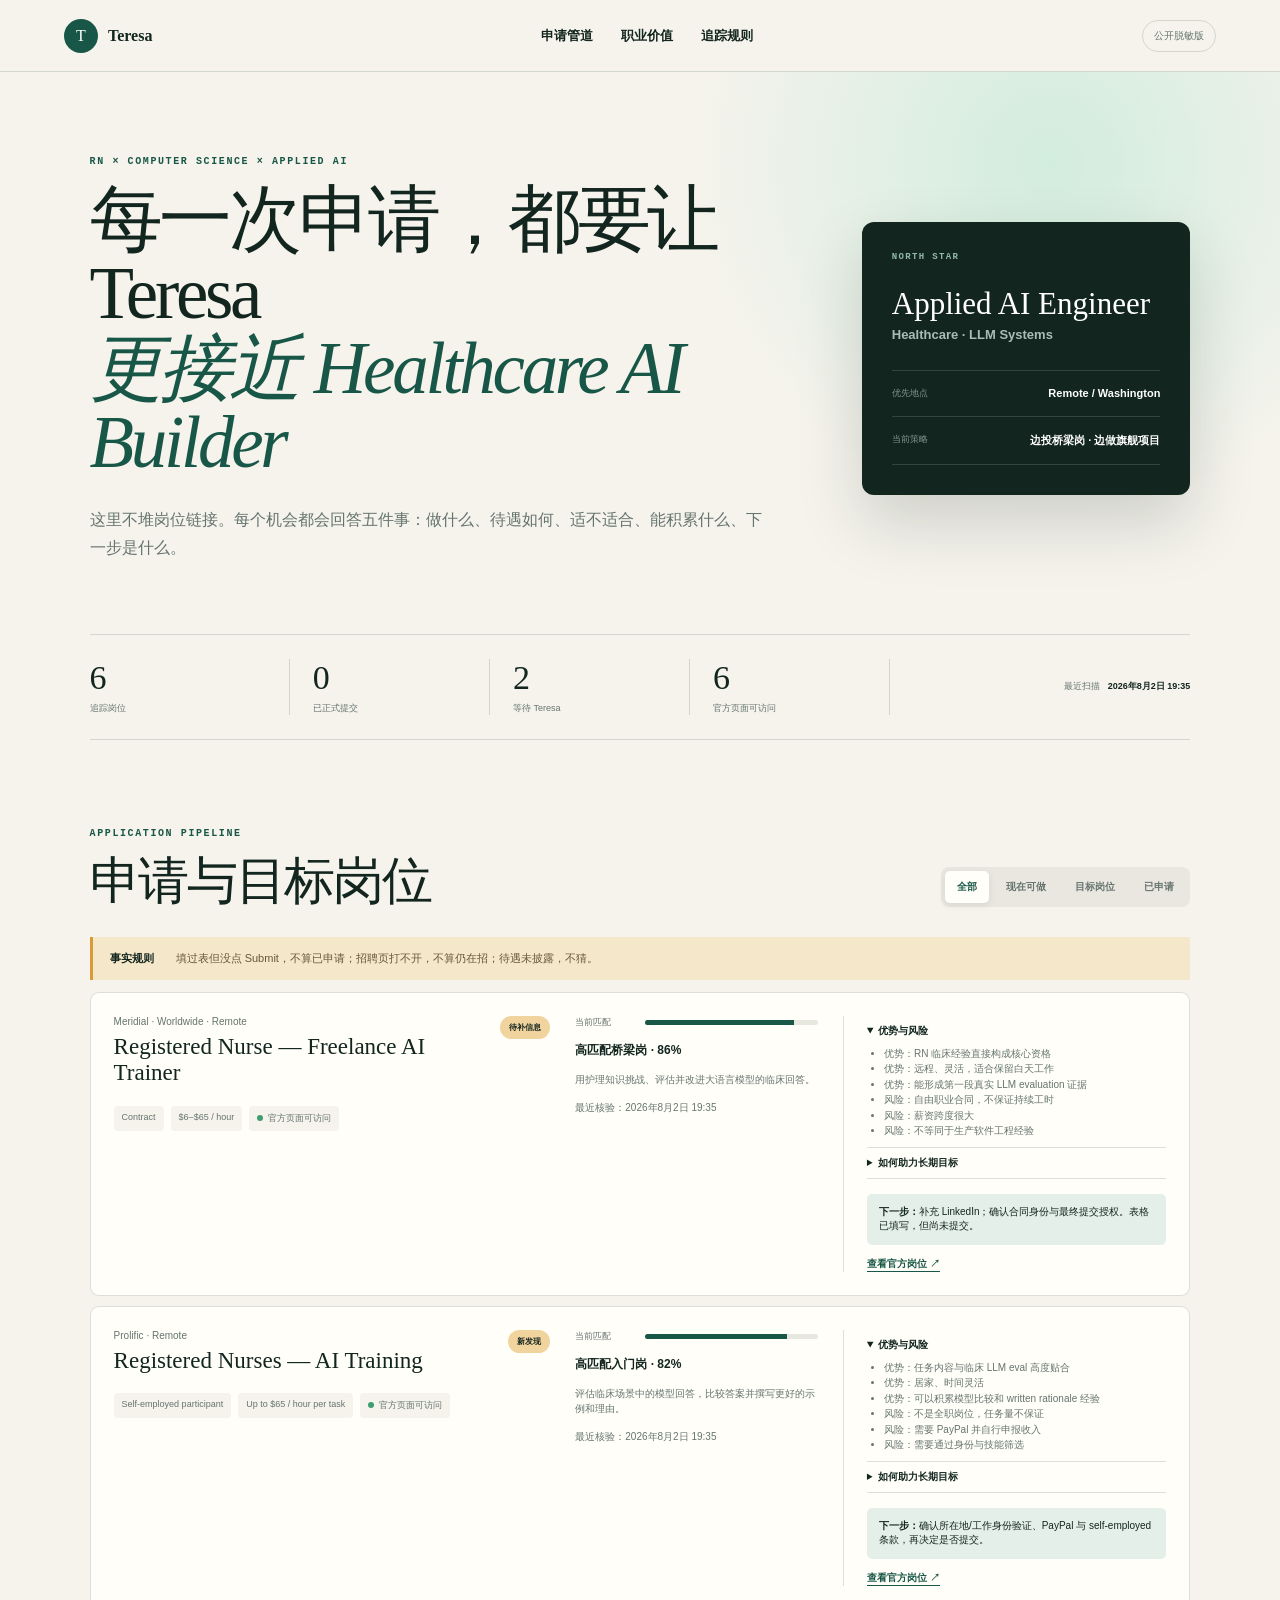
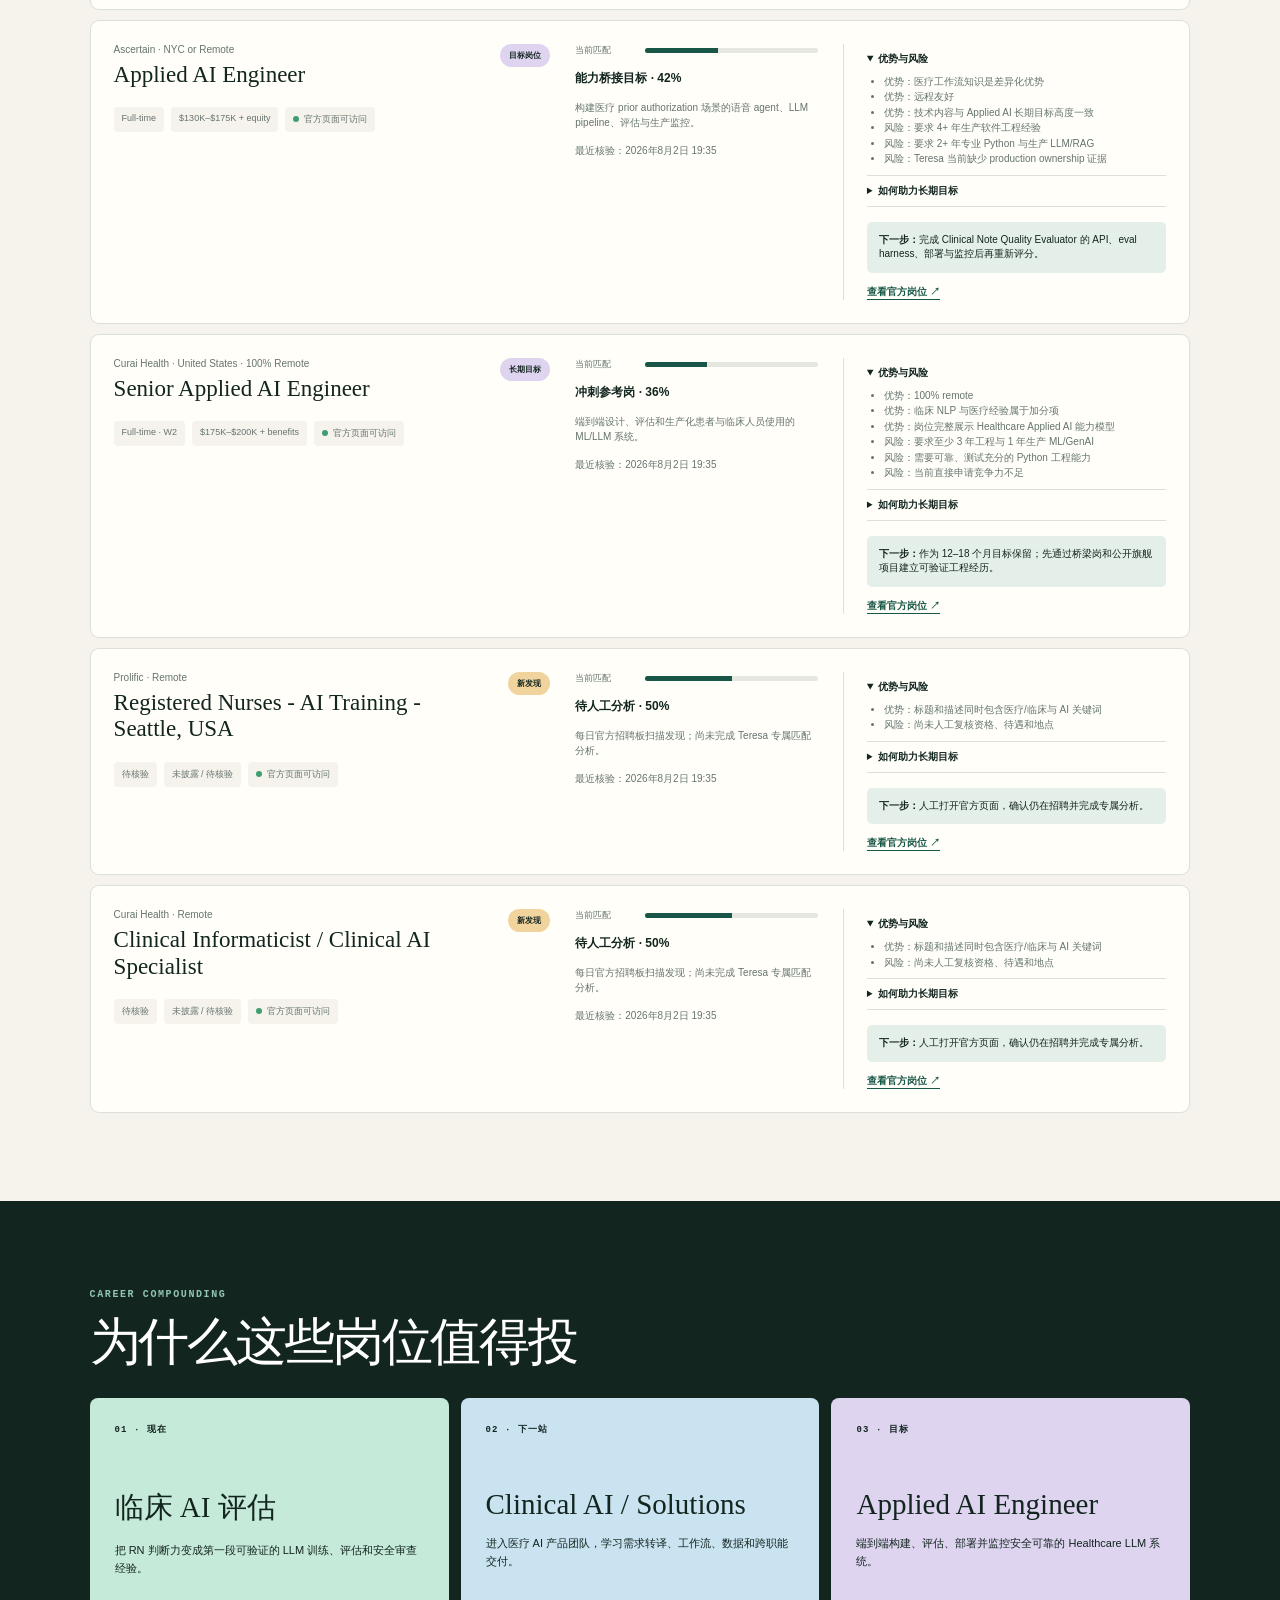
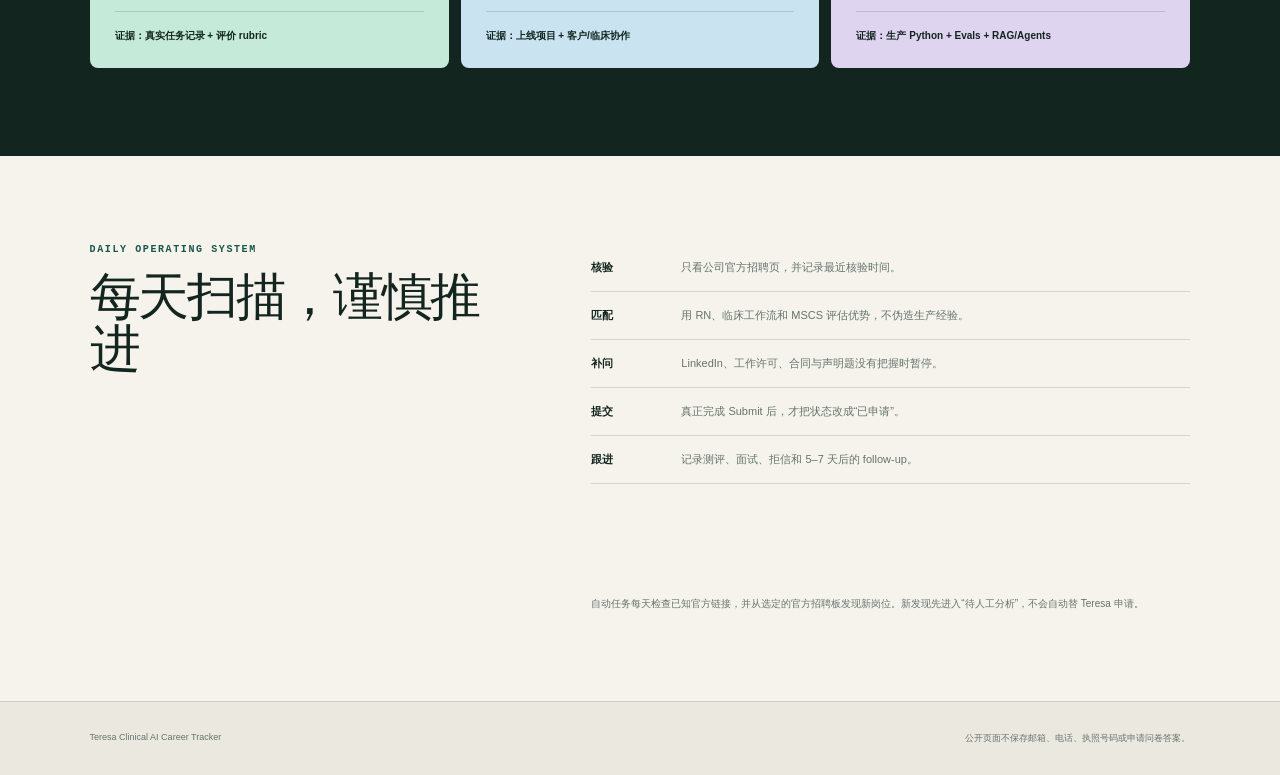
==== index.html @ d99fcae6 "Launch Teresa career tracker" ====
<!doctype html>
<html lang="zh-CN">
<head>
  <meta charset="utf-8">
  <meta name="viewport" content="width=device-width, initial-scale=1">
  <meta name="description" content="Teresa 的 Clinical AI 求职申请、岗位评估与长期职业路径追踪。">
  <meta property="og:title" content="Teresa · Clinical AI Career Tracker">
  <meta property="og:description" content="真实申请进度、岗位取舍、待遇和下一步。">
  <meta property="og:image" content="./assets/og.png">
  <title>Teresa · Clinical AI Career Tracker</title>
  <link rel="stylesheet" href="./styles.css">
</head>
<body>
  <header class="topbar">
    <a class="brand" href="#top" aria-label="回到顶部"><span>T</span><b>Teresa</b></a>
    <nav aria-label="页面导航">
      <a href="#pipeline">申请管道</a>
      <a href="#strategy">职业价值</a>
      <a href="#rules">追踪规则</a>
    </nav>
    <p class="privacy">公开脱敏版</p>
  </header>

  <main id="top">
    <section class="hero">
      <div>
        <p class="eyebrow">RN × COMPUTER SCIENCE × APPLIED AI</p>
        <h1>每一次申请，都要让 Teresa<br><em>更接近 Healthcare AI Builder</em></h1>
        <p class="lede">这里不堆岗位链接。每个机会都会回答五件事：做什么、待遇如何、适不适合、能积累什么、下一步是什么。</p>
      </div>
      <aside class="north-star">
        <p>NORTH STAR</p>
        <h2>Applied AI Engineer</h2>
        <strong>Healthcare · LLM Systems</strong>
        <dl>
          <div><dt>优先地点</dt><dd>Remote / Washington</dd></div>
          <div><dt>当前策略</dt><dd>边投桥梁岗 · 边做旗舰项目</dd></div>
        </dl>
      </aside>
    </section>

    <section class="snapshot" aria-label="当前申请概览">
      <div><strong id="trackedCount">—</strong><span>追踪岗位</span></div>
      <div><strong id="appliedCount">—</strong><span>已正式提交</span></div>
      <div><strong id="actionCount">—</strong><span>等待 Teresa</span></div>
      <div><strong id="liveCount">—</strong><span>官方页面可访问</span></div>
      <p>最近扫描 <b id="scanTime">读取中…</b></p>
    </section>

    <section class="pipeline" id="pipeline">
      <div class="section-head">
        <div><p class="eyebrow">APPLICATION PIPELINE</p><h2>申请与目标岗位</h2></div>
        <div class="filters" role="group" aria-label="筛选岗位">
          <button class="active" data-filter="all">全部</button>
          <button data-filter="now">现在可做</button>
          <button data-filter="target">目标岗位</button>
          <button data-filter="applied">已申请</button>
        </div>
      </div>
      <div class="truth-banner"><b>事实规则</b><span>填过表但没点 Submit，不算已申请；招聘页打不开，不算仍在招；待遇未披露，不猜。</span></div>
      <div id="jobList" class="job-list" aria-live="polite"></div>
    </section>

    <section class="strategy" id="strategy">
      <div class="section-head"><div><p class="eyebrow">CAREER COMPOUNDING</p><h2>为什么这些岗位值得投</h2></div></div>
      <div class="ladder">
        <article><span>01 · 现在</span><h3>临床 AI 评估</h3><p>把 RN 判断力变成第一段可验证的 LLM 训练、评估和安全审查经验。</p><b>证据：真实任务记录 + 评价 rubric</b></article>
        <article><span>02 · 下一站</span><h3>Clinical AI / Solutions</h3><p>进入医疗 AI 产品团队，学习需求转译、工作流、数据和跨职能交付。</p><b>证据：上线项目 + 客户/临床协作</b></article>
        <article><span>03 · 目标</span><h3>Applied AI Engineer</h3><p>端到端构建、评估、部署并监控安全可靠的 Healthcare LLM 系统。</p><b>证据：生产 Python + Evals + RAG/Agents</b></article>
      </div>
    </section>

    <section class="rules" id="rules">
      <div><p class="eyebrow">DAILY OPERATING SYSTEM</p><h2>每天扫描，谨慎推进</h2></div>
      <ol>
        <li><b>核验</b><span>只看公司官方招聘页，并记录最近核验时间。</span></li>
        <li><b>匹配</b><span>用 RN、临床工作流和 MSCS 评估优势，不伪造生产经验。</span></li>
        <li><b>补问</b><span>LinkedIn、工作许可、合同与声明题没有把握时暂停。</span></li>
        <li><b>提交</b><span>真正完成 Submit 后，才把状态改成“已申请”。</span></li>
        <li><b>跟进</b><span>记录测评、面试、拒信和 5–7 天后的 follow-up。</span></li>
      </ol>
      <p class="scan-note">自动任务每天检查已知官方链接，并从选定的官方招聘板发现新岗位。新发现先进入“待人工分析”，不会自动替 Teresa 申请。</p>
    </section>
  </main>

  <footer><span>Teresa Clinical AI Career Tracker</span><p>公开页面不保存邮箱、电话、执照号码或申请问卷答案。</p></footer>
  <script src="./app.js" defer></script>
</body>
</html>
---- styles.css ----
:root{--ink:#13251f;--muted:#66746f;--paper:#f5f3ec;--white:#fffef9;--green:#185747;--mint:#c6ead9;--blue:#c9e3f1;--violet:#ded4f0;--amber:#f1d49d;--line:rgba(19,37,31,.14)}
*{box-sizing:border-box}html{scroll-behavior:smooth}body{margin:0;background:var(--paper);color:var(--ink);font-family:Inter,-apple-system,BlinkMacSystemFont,"PingFang SC","Microsoft YaHei",sans-serif}a{color:inherit;text-decoration:none}button{font:inherit}.topbar{height:72px;padding:0 5vw;display:flex;align-items:center;justify-content:space-between;border-bottom:1px solid var(--line);background:rgba(245,243,236,.92);backdrop-filter:blur(14px);position:sticky;top:0;z-index:20}.brand{display:flex;align-items:center;gap:10px;font-family:Georgia,serif}.brand span{width:34px;height:34px;border-radius:50%;display:grid;place-items:center;background:var(--green);color:#fff}.topbar nav{display:flex;gap:28px;font-size:13px;font-weight:650}.topbar nav a:hover{color:var(--green)}.privacy{margin:0;padding:8px 11px;border:1px solid var(--line);border-radius:999px;color:var(--muted);font-size:10px}.hero{padding:84px 7vw 72px;display:grid;grid-template-columns:1.35fr .65fr;gap:7vw;align-items:center;background:radial-gradient(circle at 82% 16%,rgba(198,234,217,.75),transparent 31%)}.eyebrow{margin:0 0 15px;color:var(--green);font:750 10px/1.2 ui-monospace,SFMono-Regular,Menlo,monospace;letter-spacing:.16em}.hero h1,.section-head h2,.rules h2{margin:0;font:500 clamp(42px,5.7vw,78px)/1.02 Georgia,"Times New Roman",serif;letter-spacing:-.045em}.hero h1 em{color:var(--green);font-weight:500}.lede{max-width:710px;margin:25px 0 0;color:var(--muted);font-size:16px;line-height:1.75}.north-star{padding:30px;border-radius:12px;background:var(--ink);color:#fff;box-shadow:0 28px 65px rgba(19,37,31,.17)}.north-star>p{margin:0 0 24px;color:#91baaa;font:700 9px ui-monospace,monospace;letter-spacing:.15em}.north-star h2{margin:0;font:500 31px Georgia,serif}.north-star>strong{display:block;margin-top:5px;color:#a9bdb6;font-size:13px}.north-star dl{margin:28px 0 0;border-top:1px solid rgba(255,255,255,.14)}.north-star dl div{padding:16px 0;display:flex;justify-content:space-between;gap:18px;border-bottom:1px solid rgba(255,255,255,.14)}.north-star dt{color:#82978f;font-size:9px}.north-star dd{margin:0;text-align:right;font-size:11px;font-weight:700}.snapshot{margin:0 7vw;padding:24px 0;display:grid;grid-template-columns:repeat(4,1fr) 1.5fr;border-top:1px solid var(--line);border-bottom:1px solid var(--line)}.snapshot>div{padding:0 23px;border-right:1px solid var(--line)}.snapshot>div:first-child{padding-left:0}.snapshot strong{display:block;font:500 34px Georgia,serif}.snapshot span{color:var(--muted);font-size:9px}.snapshot>p{margin:0;display:flex;align-items:center;justify-content:flex-end;gap:8px;color:var(--muted);font-size:9px}.snapshot>p b{color:var(--ink)}.pipeline,.strategy,.rules{padding:88px 7vw}.section-head{margin-bottom:30px;display:flex;justify-content:space-between;align-items:end;gap:30px}.section-head h2,.rules h2{font-size:clamp(32px,4vw,52px)}.filters{display:flex;gap:5px;padding:4px;background:#e9e7df;border-radius:8px}.filters button{padding:9px 12px;border:0;border-radius:5px;background:transparent;color:var(--muted);cursor:pointer;font-size:10px;font-weight:700}.filters button.active{background:var(--white);color:var(--green);box-shadow:0 2px 8px rgba(19,37,31,.08)}.truth-banner{margin-bottom:12px;padding:14px 17px;display:flex;gap:22px;border-left:3px solid #d89b38;background:#f5e7c9;font-size:11px}.truth-banner span{color:#66573e}.job-list{display:flex;flex-direction:column;gap:10px}.job-card{padding:23px;display:grid;grid-template-columns:minmax(250px,1.35fr) minmax(180px,.75fr) minmax(260px,1fr);gap:25px;border:1px solid var(--line);border-radius:9px;background:var(--white)}.job-title{display:flex;align-items:start;justify-content:space-between;gap:15px}.job-title p{margin:0 0 7px;color:var(--muted);font-size:10px}.job-title h3{margin:0;font:500 23px/1.15 Georgia,serif}.badge{padding:6px 9px;border-radius:999px;background:var(--amber);white-space:nowrap;font-size:8px;font-weight:800}.badge.submitted{background:var(--mint)}.badge.target{background:var(--violet)}.job-meta{margin-top:19px;display:flex;flex-wrap:wrap;gap:7px}.job-meta span{padding:6px 8px;border-radius:4px;background:var(--paper);color:var(--muted);font-size:9px}.fit{display:flex;flex-direction:column;gap:13px}.fit-row{display:grid;grid-template-columns:60px 1fr;gap:10px;align-items:center}.fit-row span{color:var(--muted);font-size:9px}.meter{height:5px;background:#e6e7df;border-radius:6px;overflow:hidden}.meter i{display:block;height:100%;background:var(--green)}.fit strong{font-size:12px}.fit small{color:var(--muted);font-size:10px;line-height:1.5}.job-analysis{padding-left:23px;border-left:1px solid var(--line)}.job-analysis details{padding:8px 0;border-bottom:1px solid var(--line)}.job-analysis summary{cursor:pointer;font-size:10px;font-weight:750}.job-analysis details p,.job-analysis ul{margin:8px 0 0;color:var(--muted);font-size:10px;line-height:1.55}.job-analysis ul{padding-left:17px}.next-action{margin-top:15px;padding:11px 12px;background:#e5efe9;border-radius:5px;font-size:10px;line-height:1.45}.job-links{margin-top:12px;display:flex;gap:14px}.job-links a{color:var(--green);font-size:10px;font-weight:750;border-bottom:1px solid}.live-dot::before{content:"";display:inline-block;width:6px;height:6px;margin-right:5px;border-radius:50%;background:#3f9d72}.live-dot.down::before{background:#c25b4b}.strategy{background:var(--ink);color:#fff}.strategy .eyebrow{color:#92c5b2}.ladder{display:grid;grid-template-columns:repeat(3,1fr);gap:12px}.ladder article{min-height:270px;padding:25px;display:flex;flex-direction:column;border-radius:8px;color:var(--ink)}.ladder article:nth-child(1){background:var(--mint)}.ladder article:nth-child(2){background:var(--blue)}.ladder article:nth-child(3){background:var(--violet)}.ladder span{font:750 9px ui-monospace,monospace;letter-spacing:.12em}.ladder h3{margin:52px 0 13px;font:500 29px Georgia,serif}.ladder p{margin:0 0 auto;font-size:11px;line-height:1.65}.ladder b{padding-top:17px;border-top:1px solid rgba(19,37,31,.15);font-size:10px}.rules{display:grid;grid-template-columns:.8fr 1.2fr;gap:8vw}.rules ol{margin:0;padding:0;list-style:none}.rules li{padding:16px 0;display:grid;grid-template-columns:90px 1fr;border-bottom:1px solid var(--line);font-size:11px}.rules li span{color:var(--muted)}.scan-note{grid-column:2;margin:10px 0 0;color:var(--muted);font-size:10px;line-height:1.65}footer{padding:30px 7vw;display:flex;justify-content:space-between;gap:30px;border-top:1px solid var(--line);background:#ebe8df;color:var(--muted);font-size:9px}footer p{margin:0}.empty{padding:50px;text-align:center;border:1px dashed var(--line);color:var(--muted)}
@media(max-width:900px){.hero{grid-template-columns:1fr}.north-star{max-width:560px}.snapshot{grid-template-columns:repeat(4,1fr)}.snapshot>p{grid-column:1/-1;margin-top:20px;justify-content:start}.job-card{grid-template-columns:1fr 1fr}.job-analysis{grid-column:1/-1;padding:18px 0 0;border-left:0;border-top:1px solid var(--line)}.rules{grid-template-columns:1fr}.scan-note{grid-column:1}.ladder{grid-template-columns:1fr}.ladder article{min-height:230px}.ladder h3{margin-top:35px}}
@media(max-width:620px){.topbar{padding:0 18px}.topbar nav,.privacy{display:none}.hero,.pipeline,.strategy,.rules{padding:62px 18px}.hero h1{font-size:44px}.snapshot{margin:0 18px;grid-template-columns:1fr 1fr}.snapshot>div{padding:14px 8px;border-bottom:1px solid var(--line)}.snapshot>div:nth-child(2){border-right:0}.snapshot>p{margin:15px 0 0}.section-head{align-items:start;flex-direction:column}.filters{width:100%;overflow:auto}.filters button{flex:0 0 auto}.truth-banner{flex-direction:column;gap:5px}.job-card{grid-template-columns:1fr;padding:19px}.job-analysis{grid-column:auto}.rules li{grid-template-columns:75px 1fr}.topbar{height:64px}footer{flex-direction:column}}
@media(prefers-reduced-motion:reduce){html{scroll-behavior:auto}}
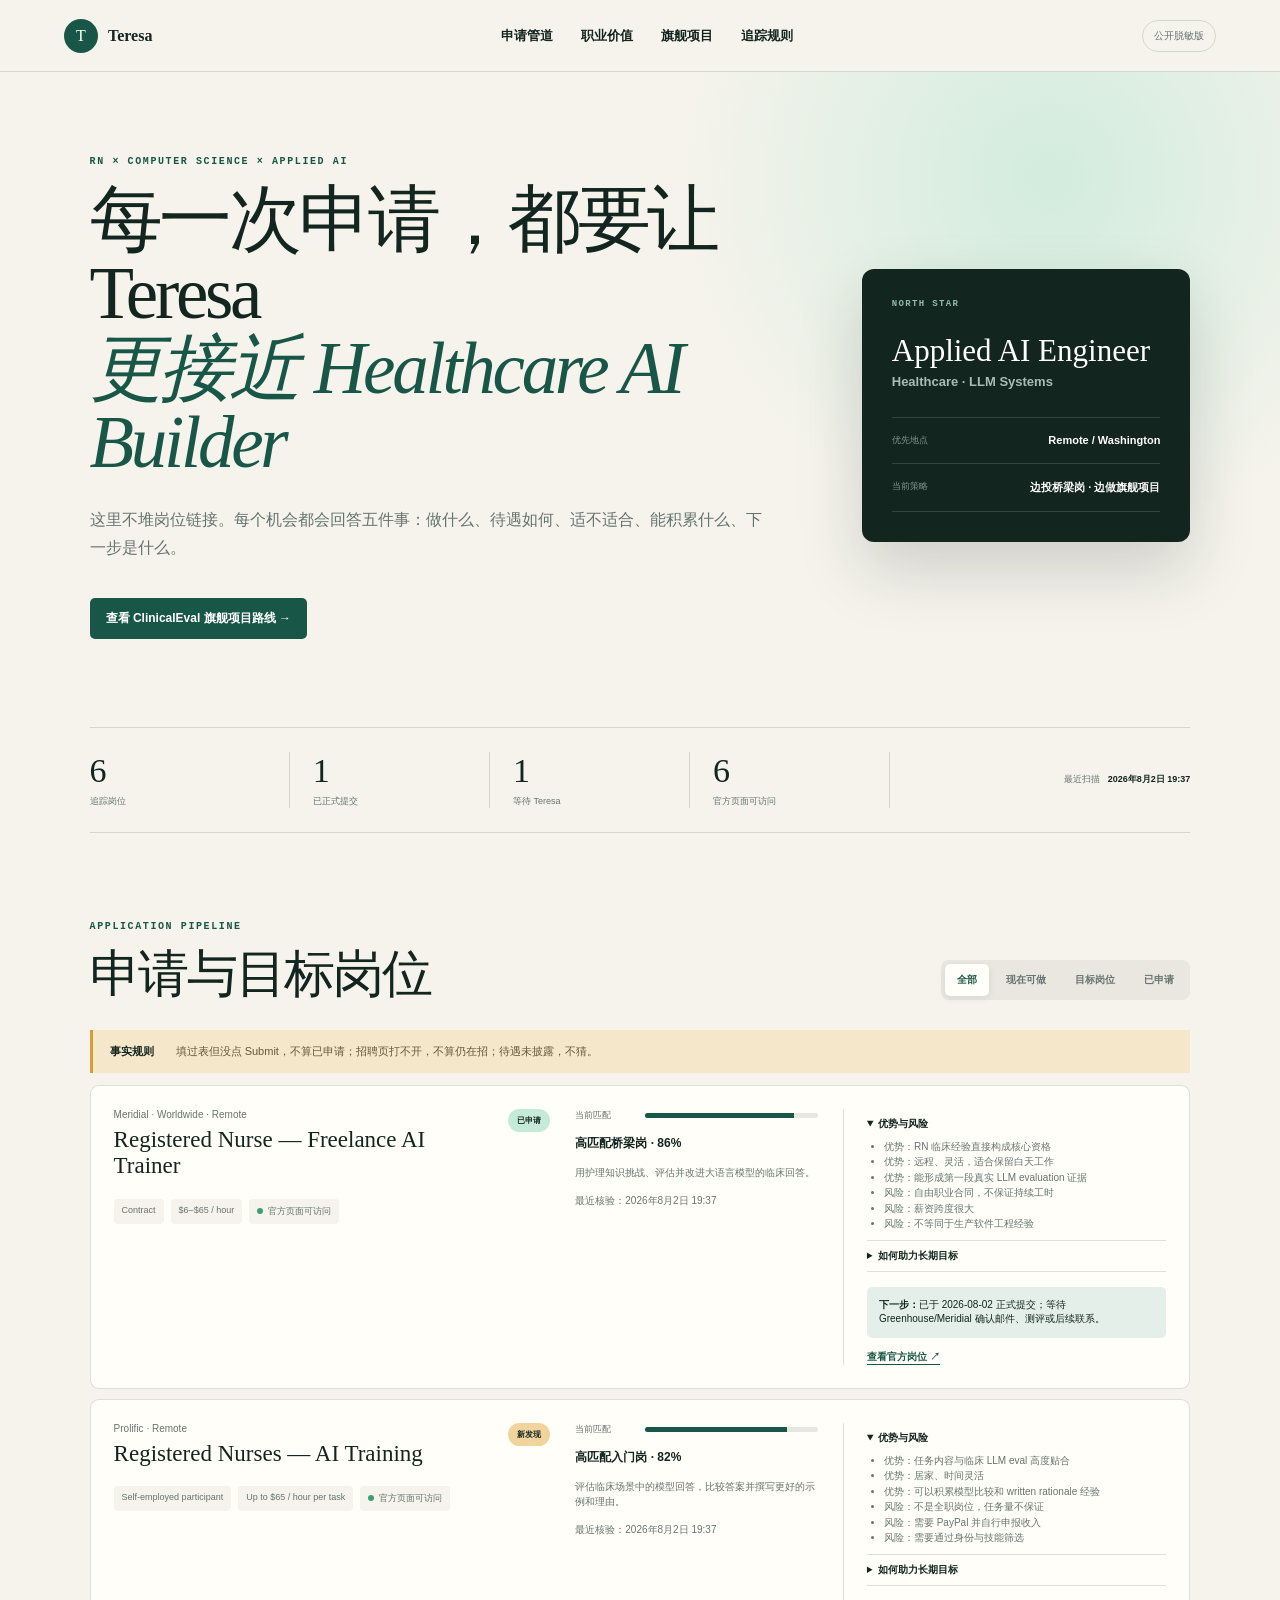
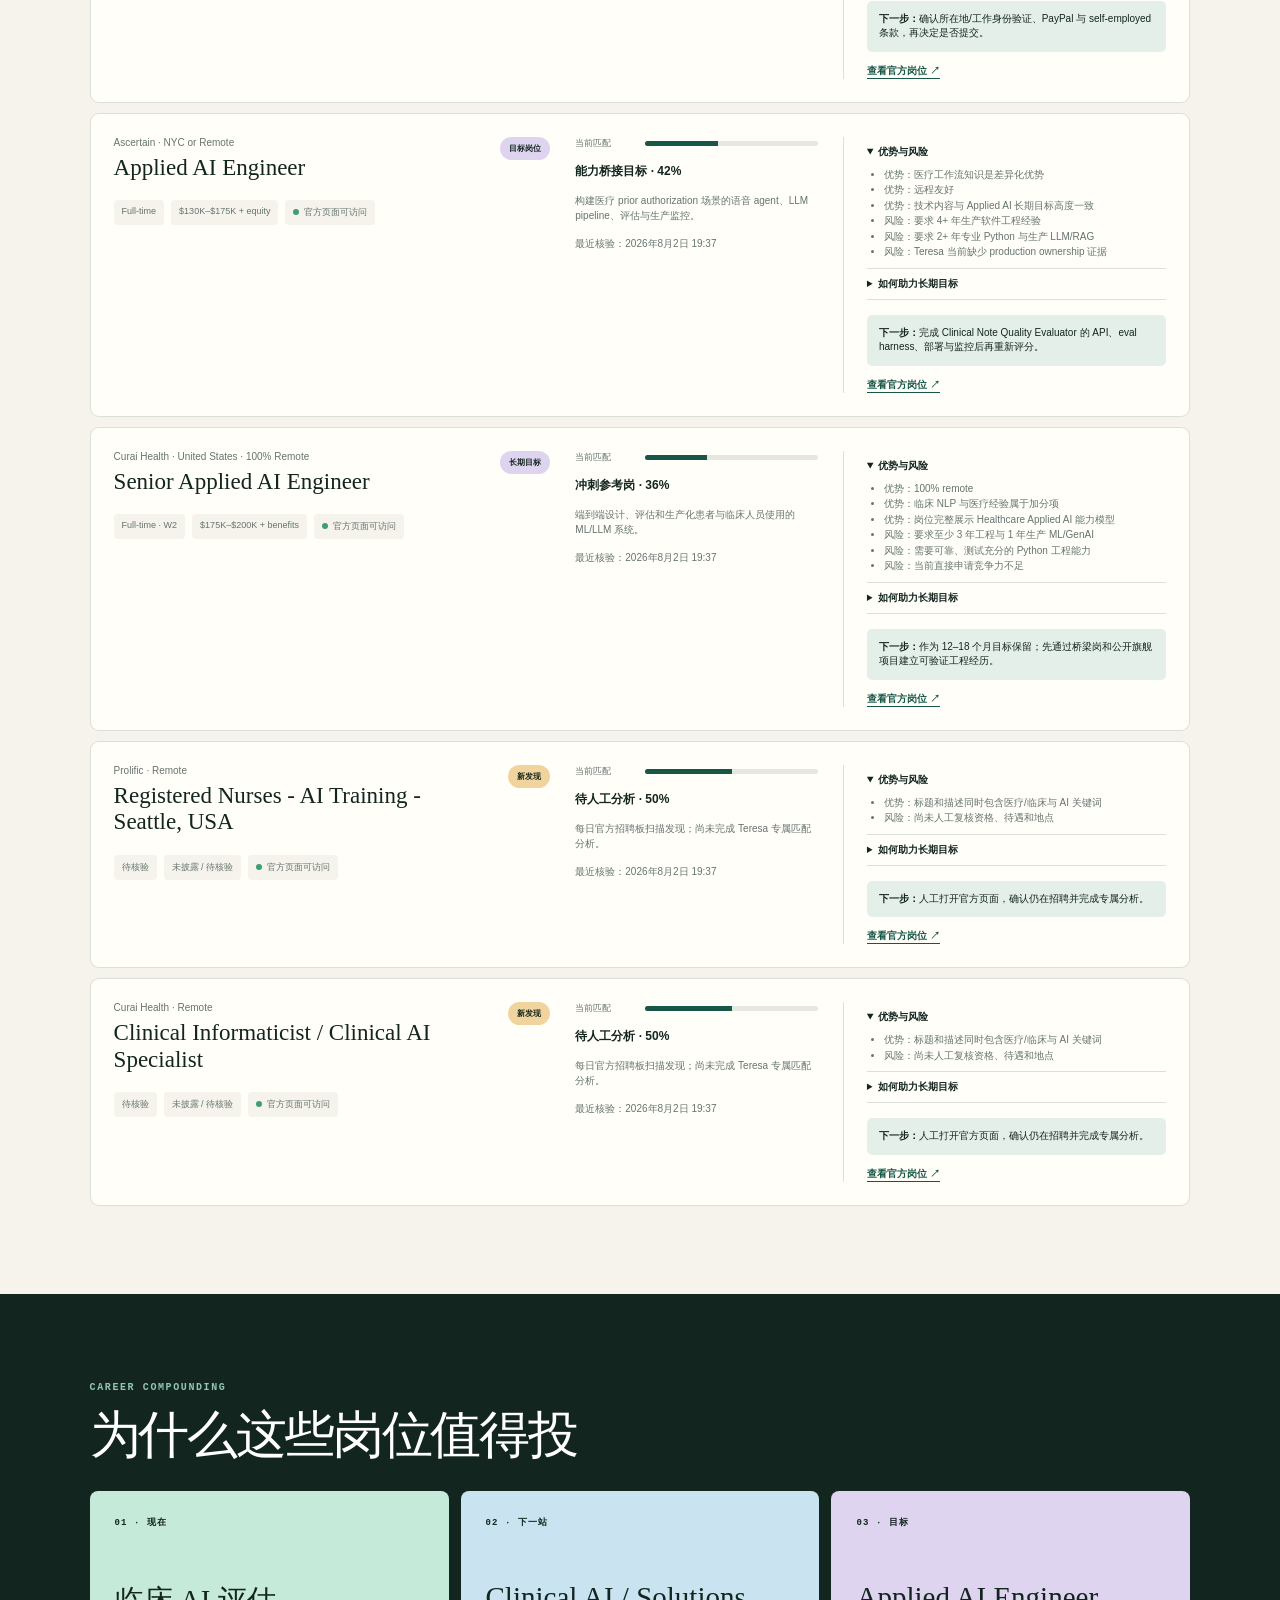
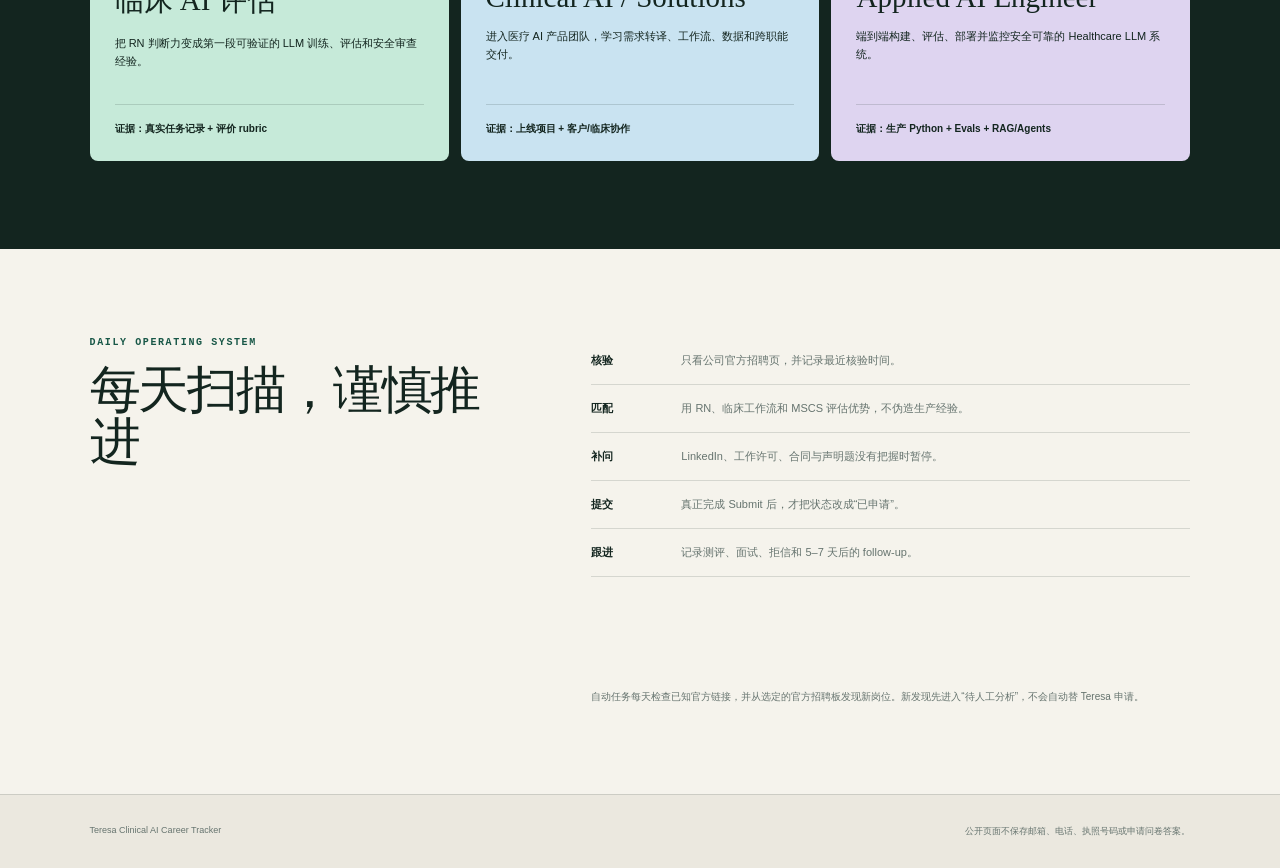
==== commit e5b91dc6: "Add ClinicalEval project roadmap" ====
--- a/index.html
+++ b/index.html
@@ -16,6 +16,7 @@
     <nav aria-label="页面导航">
       <a href="#pipeline">申请管道</a>
       <a href="#strategy">职业价值</a>
+      <a href="./clinicaleval.html">旗舰项目</a>
       <a href="#rules">追踪规则</a>
     </nav>
     <p class="privacy">公开脱敏版</p>
@@ -27,6 +28,7 @@
         <p class="eyebrow">RN × COMPUTER SCIENCE × APPLIED AI</p>
         <h1>每一次申请，都要让 Teresa<br><em>更接近 Healthcare AI Builder</em></h1>
         <p class="lede">这里不堆岗位链接。每个机会都会回答五件事：做什么、待遇如何、适不适合、能积累什么、下一步是什么。</p>
+        <p><a class="project-link" href="./clinicaleval.html">查看 ClinicalEval 旗舰项目路线 →</a></p>
       </div>
       <aside class="north-star">
         <p>NORTH STAR</p>
--- a/styles.css
+++ b/styles.css
@@ -1,4 +1,5 @@
 :root{--ink:#13251f;--muted:#66746f;--paper:#f5f3ec;--white:#fffef9;--green:#185747;--mint:#c6ead9;--blue:#c9e3f1;--violet:#ded4f0;--amber:#f1d49d;--line:rgba(19,37,31,.14)}
+.project-link{display:inline-block;margin-top:20px;padding:12px 16px;border-radius:5px;background:var(--green);color:#fff;font-size:12px;font-weight:750}
 *{box-sizing:border-box}html{scroll-behavior:smooth}body{margin:0;background:var(--paper);color:var(--ink);font-family:Inter,-apple-system,BlinkMacSystemFont,"PingFang SC","Microsoft YaHei",sans-serif}a{color:inherit;text-decoration:none}button{font:inherit}.topbar{height:72px;padding:0 5vw;display:flex;align-items:center;justify-content:space-between;border-bottom:1px solid var(--line);background:rgba(245,243,236,.92);backdrop-filter:blur(14px);position:sticky;top:0;z-index:20}.brand{display:flex;align-items:center;gap:10px;font-family:Georgia,serif}.brand span{width:34px;height:34px;border-radius:50%;display:grid;place-items:center;background:var(--green);color:#fff}.topbar nav{display:flex;gap:28px;font-size:13px;font-weight:650}.topbar nav a:hover{color:var(--green)}.privacy{margin:0;padding:8px 11px;border:1px solid var(--line);border-radius:999px;color:var(--muted);font-size:10px}.hero{padding:84px 7vw 72px;display:grid;grid-template-columns:1.35fr .65fr;gap:7vw;align-items:center;background:radial-gradient(circle at 82% 16%,rgba(198,234,217,.75),transparent 31%)}.eyebrow{margin:0 0 15px;color:var(--green);font:750 10px/1.2 ui-monospace,SFMono-Regular,Menlo,monospace;letter-spacing:.16em}.hero h1,.section-head h2,.rules h2{margin:0;font:500 clamp(42px,5.7vw,78px)/1.02 Georgia,"Times New Roman",serif;letter-spacing:-.045em}.hero h1 em{color:var(--green);font-weight:500}.lede{max-width:710px;margin:25px 0 0;color:var(--muted);font-size:16px;line-height:1.75}.north-star{padding:30px;border-radius:12px;background:var(--ink);color:#fff;box-shadow:0 28px 65px rgba(19,37,31,.17)}.north-star>p{margin:0 0 24px;color:#91baaa;font:700 9px ui-monospace,monospace;letter-spacing:.15em}.north-star h2{margin:0;font:500 31px Georgia,serif}.north-star>strong{display:block;margin-top:5px;color:#a9bdb6;font-size:13px}.north-star dl{margin:28px 0 0;border-top:1px solid rgba(255,255,255,.14)}.north-star dl div{padding:16px 0;display:flex;justify-content:space-between;gap:18px;border-bottom:1px solid rgba(255,255,255,.14)}.north-star dt{color:#82978f;font-size:9px}.north-star dd{margin:0;text-align:right;font-size:11px;font-weight:700}.snapshot{margin:0 7vw;padding:24px 0;display:grid;grid-template-columns:repeat(4,1fr) 1.5fr;border-top:1px solid var(--line);border-bottom:1px solid var(--line)}.snapshot>div{padding:0 23px;border-right:1px solid var(--line)}.snapshot>div:first-child{padding-left:0}.snapshot strong{display:block;font:500 34px Georgia,serif}.snapshot span{color:var(--muted);font-size:9px}.snapshot>p{margin:0;display:flex;align-items:center;justify-content:flex-end;gap:8px;color:var(--muted);font-size:9px}.snapshot>p b{color:var(--ink)}.pipeline,.strategy,.rules{padding:88px 7vw}.section-head{margin-bottom:30px;display:flex;justify-content:space-between;align-items:end;gap:30px}.section-head h2,.rules h2{font-size:clamp(32px,4vw,52px)}.filters{display:flex;gap:5px;padding:4px;background:#e9e7df;border-radius:8px}.filters button{padding:9px 12px;border:0;border-radius:5px;background:transparent;color:var(--muted);cursor:pointer;font-size:10px;font-weight:700}.filters button.active{background:var(--white);color:var(--green);box-shadow:0 2px 8px rgba(19,37,31,.08)}.truth-banner{margin-bottom:12px;padding:14px 17px;display:flex;gap:22px;border-left:3px solid #d89b38;background:#f5e7c9;font-size:11px}.truth-banner span{color:#66573e}.job-list{display:flex;flex-direction:column;gap:10px}.job-card{padding:23px;display:grid;grid-template-columns:minmax(250px,1.35fr) minmax(180px,.75fr) minmax(260px,1fr);gap:25px;border:1px solid var(--line);border-radius:9px;background:var(--white)}.job-title{display:flex;align-items:start;justify-content:space-between;gap:15px}.job-title p{margin:0 0 7px;color:var(--muted);font-size:10px}.job-title h3{margin:0;font:500 23px/1.15 Georgia,serif}.badge{padding:6px 9px;border-radius:999px;background:var(--amber);white-space:nowrap;font-size:8px;font-weight:800}.badge.submitted{background:var(--mint)}.badge.target{background:var(--violet)}.job-meta{margin-top:19px;display:flex;flex-wrap:wrap;gap:7px}.job-meta span{padding:6px 8px;border-radius:4px;background:var(--paper);color:var(--muted);font-size:9px}.fit{display:flex;flex-direction:column;gap:13px}.fit-row{display:grid;grid-template-columns:60px 1fr;gap:10px;align-items:center}.fit-row span{color:var(--muted);font-size:9px}.meter{height:5px;background:#e6e7df;border-radius:6px;overflow:hidden}.meter i{display:block;height:100%;background:var(--green)}.fit strong{font-size:12px}.fit small{color:var(--muted);font-size:10px;line-height:1.5}.job-analysis{padding-left:23px;border-left:1px solid var(--line)}.job-analysis details{padding:8px 0;border-bottom:1px solid var(--line)}.job-analysis summary{cursor:pointer;font-size:10px;font-weight:750}.job-analysis details p,.job-analysis ul{margin:8px 0 0;color:var(--muted);font-size:10px;line-height:1.55}.job-analysis ul{padding-left:17px}.next-action{margin-top:15px;padding:11px 12px;background:#e5efe9;border-radius:5px;font-size:10px;line-height:1.45}.job-links{margin-top:12px;display:flex;gap:14px}.job-links a{color:var(--green);font-size:10px;font-weight:750;border-bottom:1px solid}.live-dot::before{content:"";display:inline-block;width:6px;height:6px;margin-right:5px;border-radius:50%;background:#3f9d72}.live-dot.down::before{background:#c25b4b}.strategy{background:var(--ink);color:#fff}.strategy .eyebrow{color:#92c5b2}.ladder{display:grid;grid-template-columns:repeat(3,1fr);gap:12px}.ladder article{min-height:270px;padding:25px;display:flex;flex-direction:column;border-radius:8px;color:var(--ink)}.ladder article:nth-child(1){background:var(--mint)}.ladder article:nth-child(2){background:var(--blue)}.ladder article:nth-child(3){background:var(--violet)}.ladder span{font:750 9px ui-monospace,monospace;letter-spacing:.12em}.ladder h3{margin:52px 0 13px;font:500 29px Georgia,serif}.ladder p{margin:0 0 auto;font-size:11px;line-height:1.65}.ladder b{padding-top:17px;border-top:1px solid rgba(19,37,31,.15);font-size:10px}.rules{display:grid;grid-template-columns:.8fr 1.2fr;gap:8vw}.rules ol{margin:0;padding:0;list-style:none}.rules li{padding:16px 0;display:grid;grid-template-columns:90px 1fr;border-bottom:1px solid var(--line);font-size:11px}.rules li span{color:var(--muted)}.scan-note{grid-column:2;margin:10px 0 0;color:var(--muted);font-size:10px;line-height:1.65}footer{padding:30px 7vw;display:flex;justify-content:space-between;gap:30px;border-top:1px solid var(--line);background:#ebe8df;color:var(--muted);font-size:9px}footer p{margin:0}.empty{padding:50px;text-align:center;border:1px dashed var(--line);color:var(--muted)}
 @media(max-width:900px){.hero{grid-template-columns:1fr}.north-star{max-width:560px}.snapshot{grid-template-columns:repeat(4,1fr)}.snapshot>p{grid-column:1/-1;margin-top:20px;justify-content:start}.job-card{grid-template-columns:1fr 1fr}.job-analysis{grid-column:1/-1;padding:18px 0 0;border-left:0;border-top:1px solid var(--line)}.rules{grid-template-columns:1fr}.scan-note{grid-column:1}.ladder{grid-template-columns:1fr}.ladder article{min-height:230px}.ladder h3{margin-top:35px}}
 @media(max-width:620px){.topbar{padding:0 18px}.topbar nav,.privacy{display:none}.hero,.pipeline,.strategy,.rules{padding:62px 18px}.hero h1{font-size:44px}.snapshot{margin:0 18px;grid-template-columns:1fr 1fr}.snapshot>div{padding:14px 8px;border-bottom:1px solid var(--line)}.snapshot>div:nth-child(2){border-right:0}.snapshot>p{margin:15px 0 0}.section-head{align-items:start;flex-direction:column}.filters{width:100%;overflow:auto}.filters button{flex:0 0 auto}.truth-banner{flex-direction:column;gap:5px}.job-card{grid-template-columns:1fr;padding:19px}.job-analysis{grid-column:auto}.rules li{grid-template-columns:75px 1fr}.topbar{height:64px}footer{flex-direction:column}}
